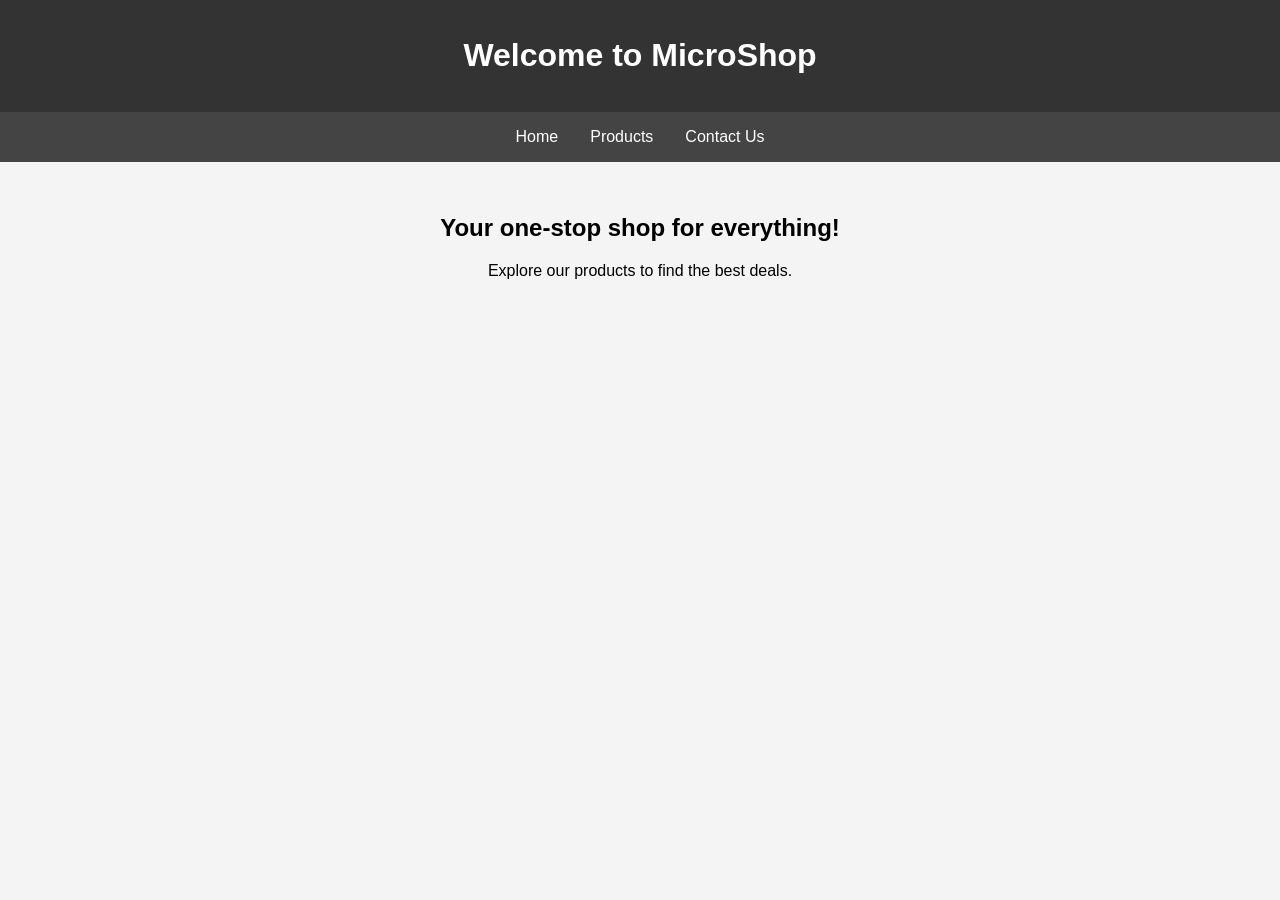
==== src/index.html @ b30d7c3e "Initial commit for DevOps e-commerce microproject" ====
<!DOCTYPE html>
<html lang="en">
<head>
    <meta charset="UTF-8">
    <meta name="viewport" content="width=device-width, initial-scale=1.0">
    <title>E-Commerce Home</title>
    <style>
        body { font-family: Arial, sans-serif; margin: 0; padding: 0; background-color: #f4f4f4; }
        header { background-color: #333; color: white; padding: 1rem; text-align: center; }
        nav { display: flex; justify-content: center; background-color: #444; }
        nav a { color: white; padding: 1rem; text-decoration: none; }
        nav a:hover { background-color: #555; }
        .container { padding: 2rem; text-align: center; }
    </style>
</head>
<body>
    <header>
        <h1>Welcome to MicroShop</h1>
    </header>
    <nav>
        <a href="index.html">Home</a>
        <a href="products.html">Products</a>
        <a href="contact.html">Contact Us</a>
    </nav>
    <div class="container">
        <h2>Your one-stop shop for everything!</h2>
        <p>Explore our products to find the best deals.</p>
    </div>
</body>
</html>
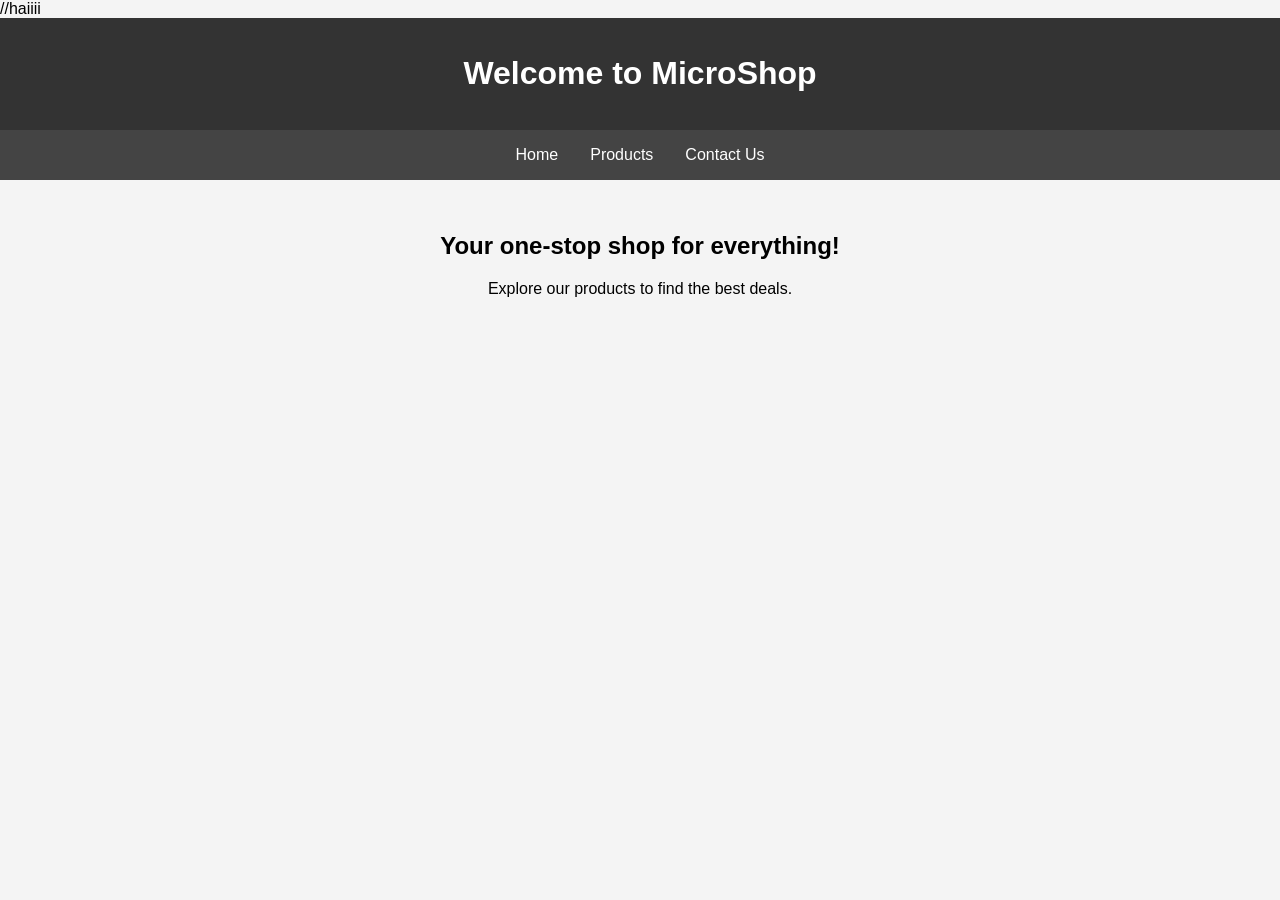
==== commit 8e689282: "Updated homepage heading for dev testing" ====
--- a/src/index.html
+++ b/src/index.html
@@ -1,3 +1,4 @@
+//haiiii
 <!DOCTYPE html>
 <html lang="en">
 <head>
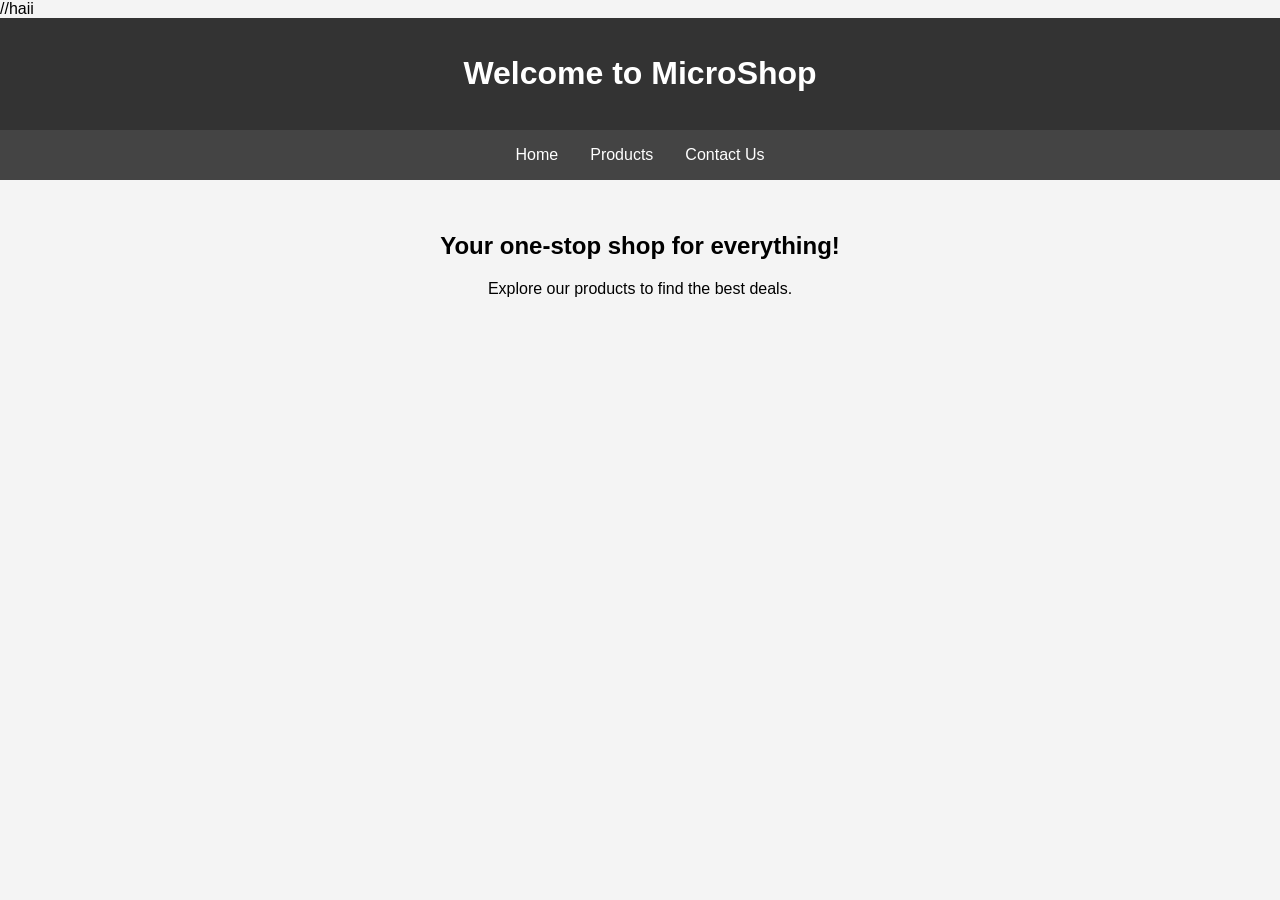
==== commit 6284b4d0: "Updated homepage heading for dev testing" ====
--- a/src/index.html
+++ b/src/index.html
@@ -1,4 +1,4 @@
-//haiiii
+//haii
 <!DOCTYPE html>
 <html lang="en">
 <head>
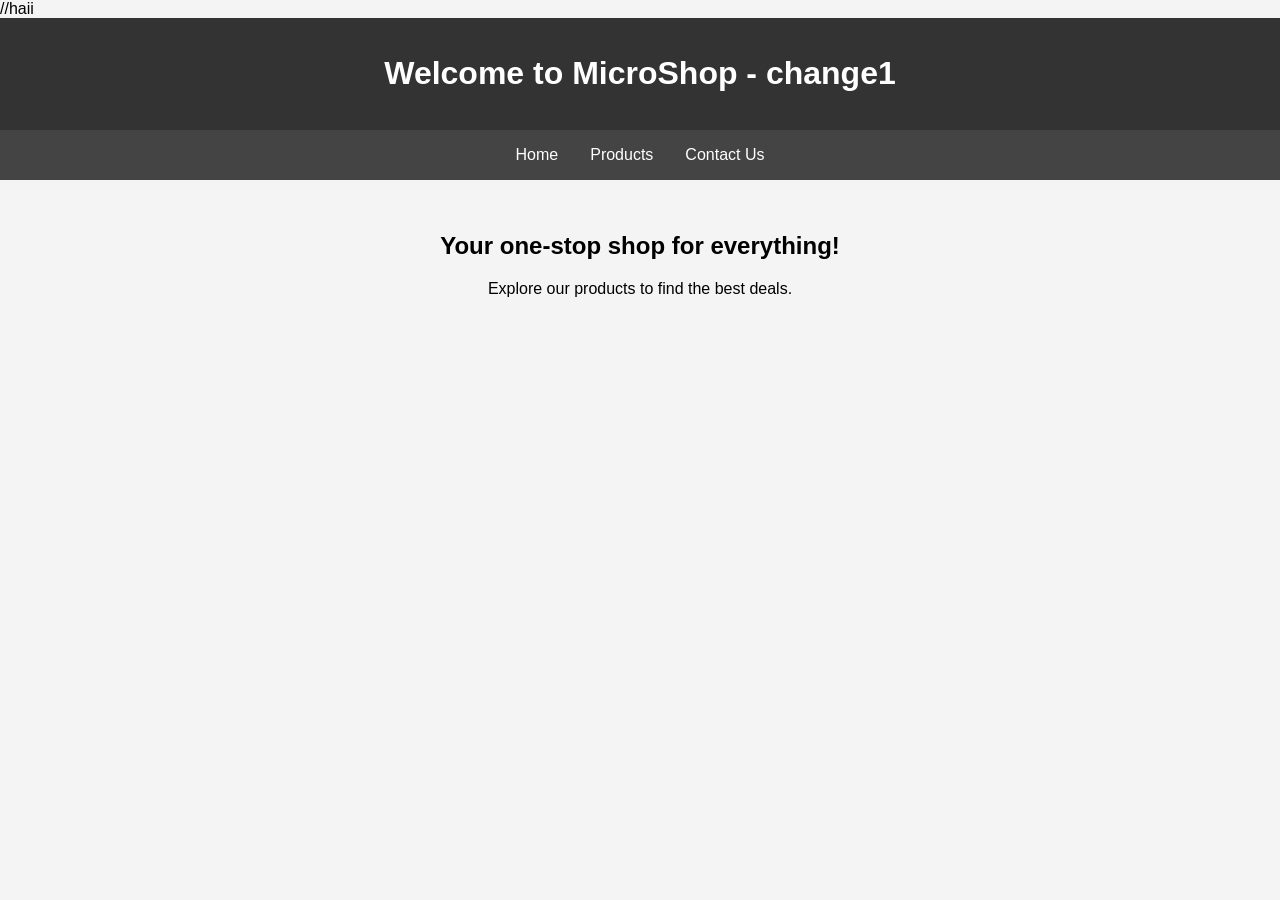
==== commit 8acd6513: "Updated development title" ====
--- a/src/index.html
+++ b/src/index.html
@@ -16,7 +16,7 @@
 </head>
 <body>
     <header>
-        <h1>Welcome to MicroShop</h1>
+        <h1>Welcome to MicroShop - change1</h1>
     </header>
     <nav>
         <a href="index.html">Home</a>
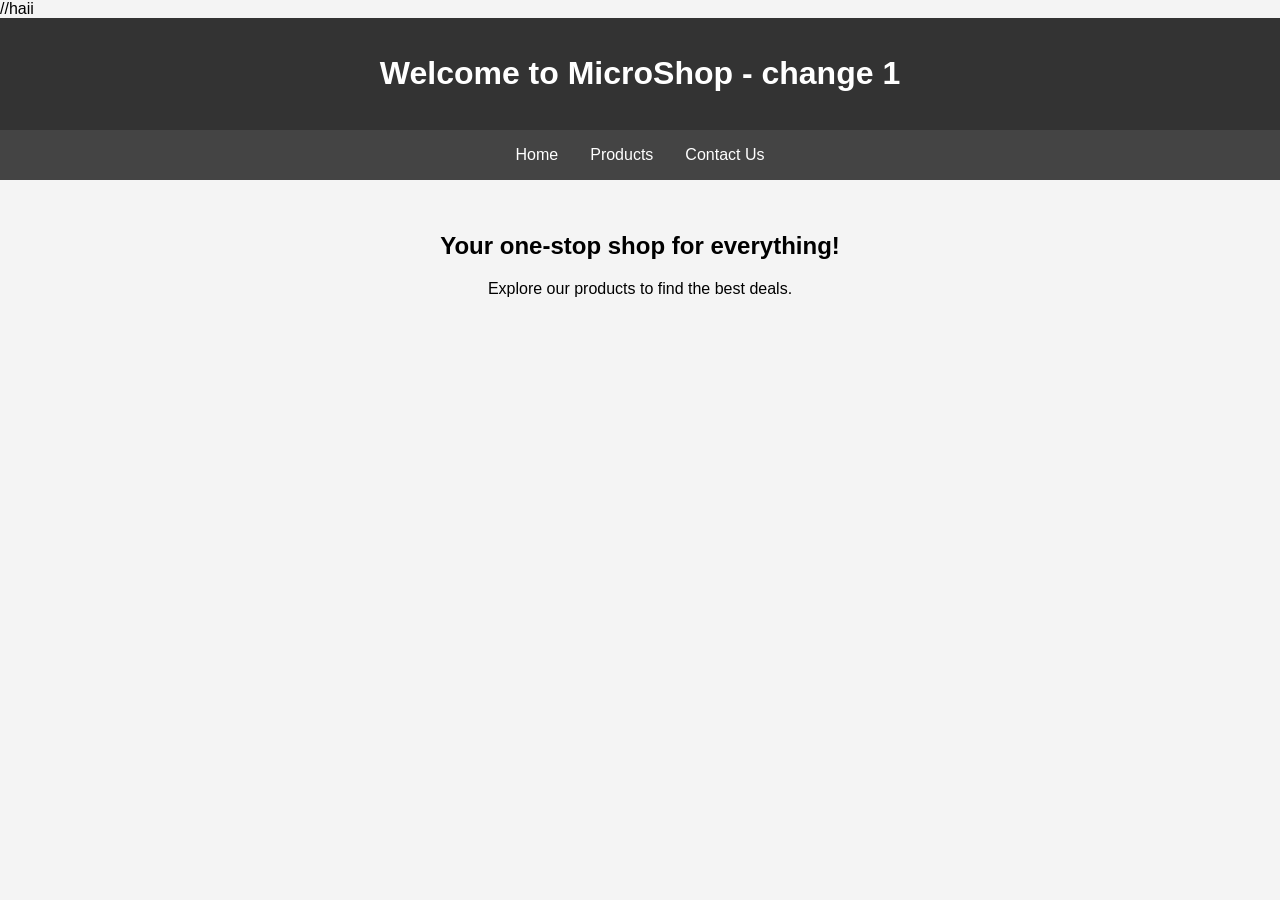
==== commit 617bf4a7: "Save local changes" ====
--- a/src/index.html
+++ b/src/index.html
@@ -16,7 +16,7 @@
 </head>
 <body>
     <header>
-        <h1>Welcome to MicroShop - change1</h1>
+        <h1>Welcome to MicroShop - change 1</h1>
     </header>
     <nav>
         <a href="index.html">Home</a>
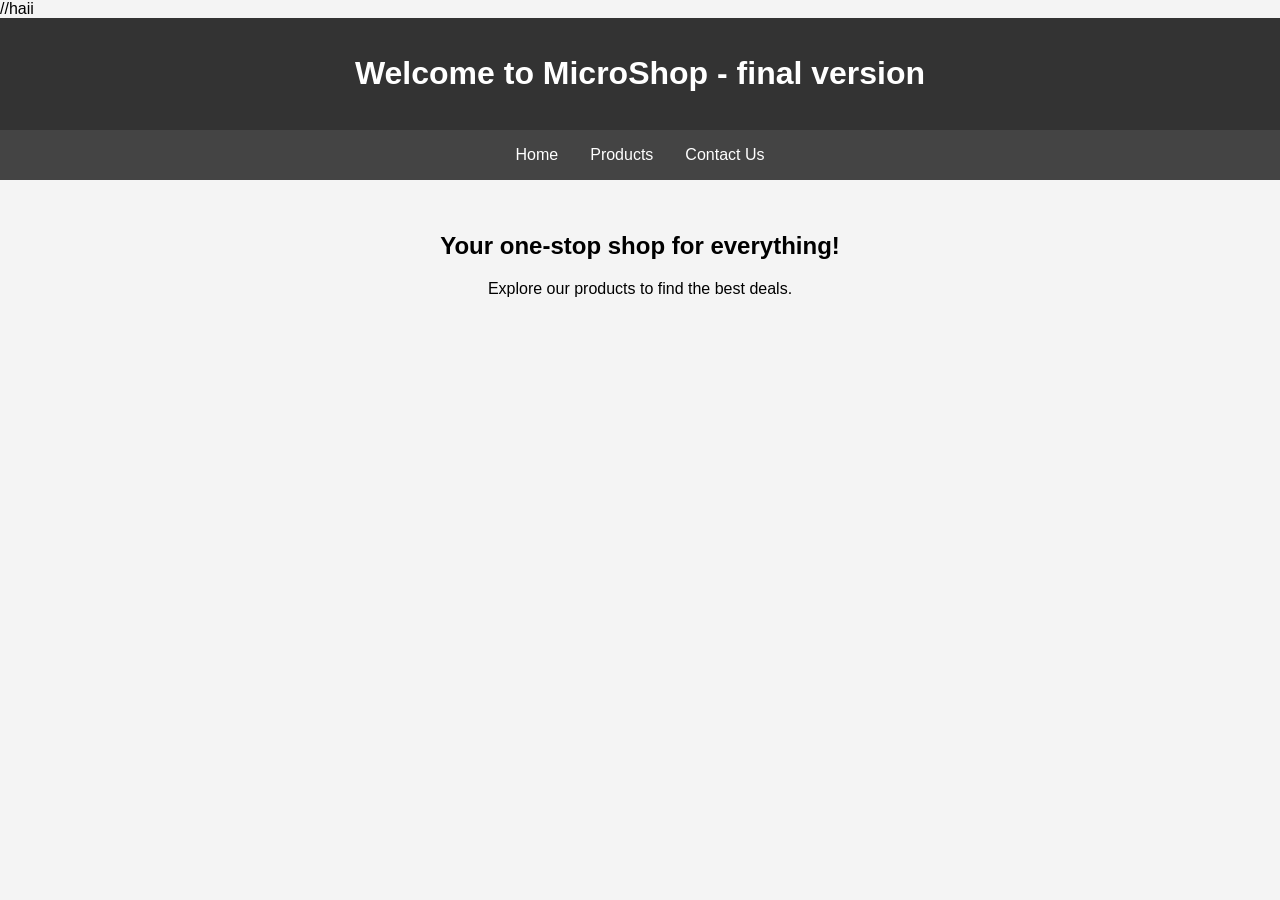
==== commit 42843f20: "Final development version" ====
--- a/src/index.html
+++ b/src/index.html
@@ -16,7 +16,8 @@
 </head>
 <body>
     <header>
-        <h1>Welcome to MicroShop - change 1</h1>
+        
+        <h1>Welcome to MicroShop - final version</h1>
     </header>
     <nav>
         <a href="index.html">Home</a>
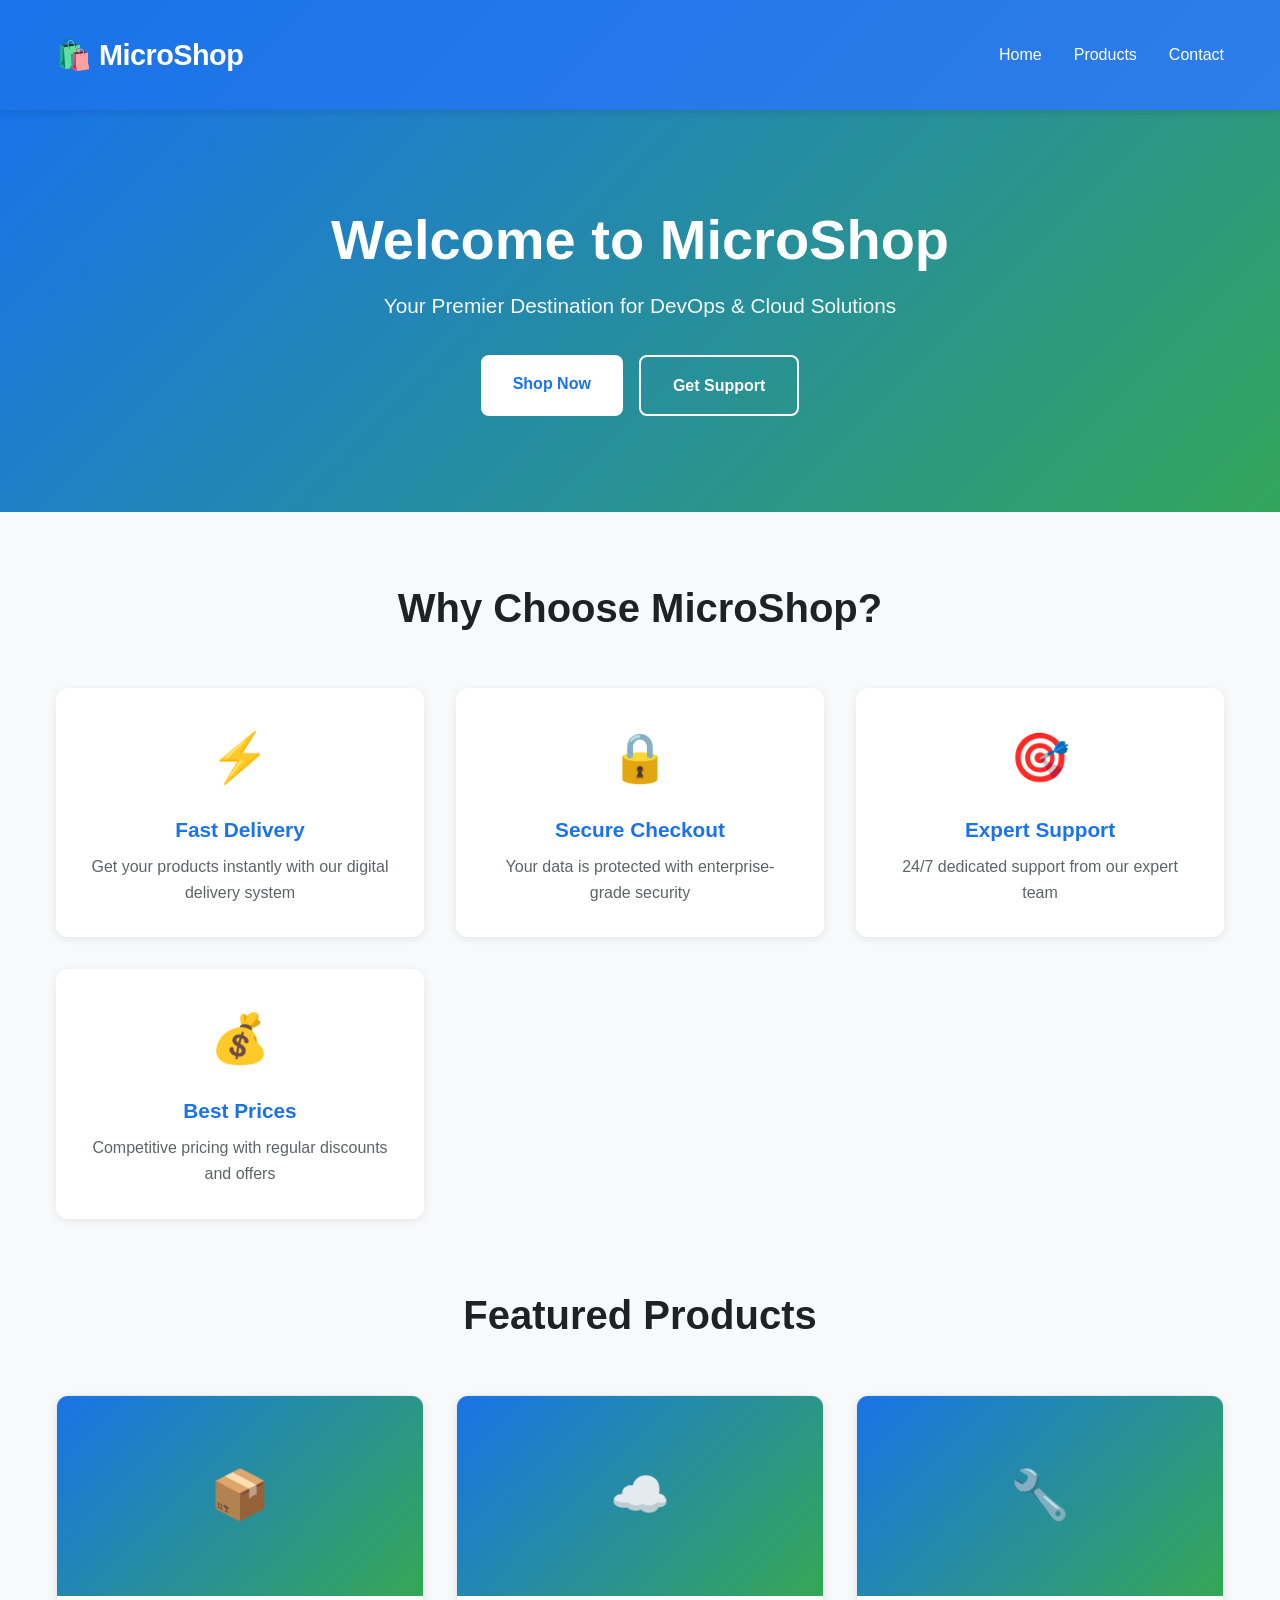
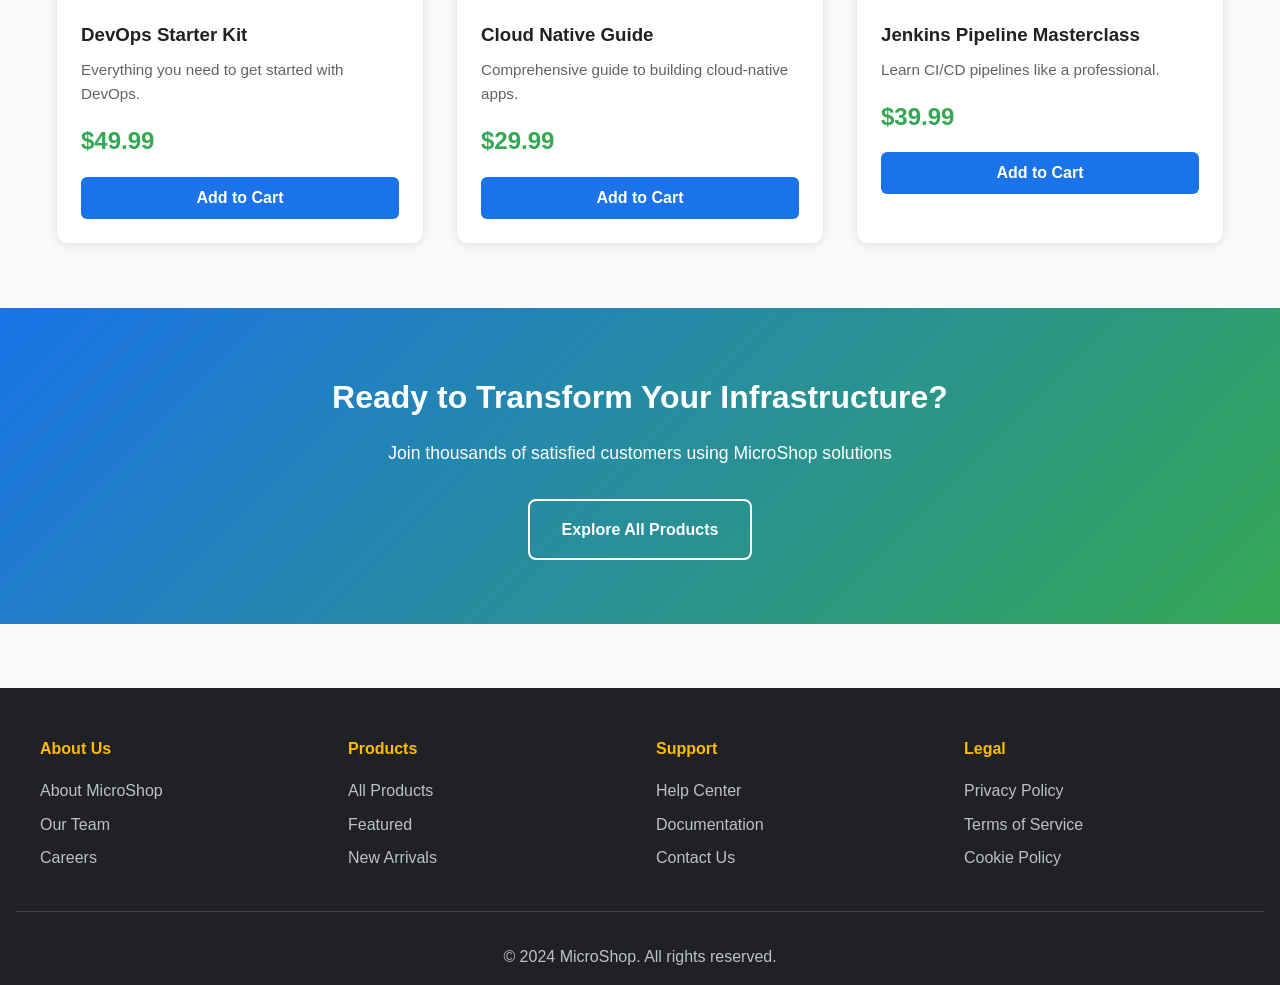
==== commit 2eb08657: "feat: redesign ecommerce UI with modern elegant design - home, products, contact pages" ====
--- a/src/index.html
+++ b/src/index.html
@@ -1,32 +1,521 @@
-//haii
 <!DOCTYPE html>
 <html lang="en">
 <head>
     <meta charset="UTF-8">
     <meta name="viewport" content="width=device-width, initial-scale=1.0">
-    <title>E-Commerce Home</title>
+    <title>MicroShop - Premium DevOps & Cloud Solutions</title>
     <style>
-        body { font-family: Arial, sans-serif; margin: 0; padding: 0; background-color: #f4f4f4; }
-        header { background-color: #333; color: white; padding: 1rem; text-align: center; }
-        nav { display: flex; justify-content: center; background-color: #444; }
-        nav a { color: white; padding: 1rem; text-decoration: none; }
-        nav a:hover { background-color: #555; }
-        .container { padding: 2rem; text-align: center; }
+        * {
+            margin: 0;
+            padding: 0;
+            box-sizing: border-box;
+        }
+
+        :root {
+            --primary-color: #1a73e8;
+            --secondary-color: #34a853;
+            --accent-color: #fbbc04;
+            --dark-bg: #202124;
+            --light-bg: #f8f9fa;
+            --text-primary: #202124;
+            --text-secondary: #5f6368;
+            --border-color: #e8eaed;
+        }
+
+        body {
+            font-family: 'Segoe UI', Tahoma, Geneva, Verdana, sans-serif;
+            background-color: var(--light-bg);
+            color: var(--text-primary);
+            line-height: 1.6;
+        }
+
+        /* Header & Navigation */
+        header {
+            background: linear-gradient(135deg, var(--primary-color) 0%, #2e7de9 100%);
+            color: white;
+            padding: 1rem 0;
+            position: sticky;
+            top: 0;
+            z-index: 100;
+            box-shadow: 0 2px 8px rgba(0, 0, 0, 0.1);
+        }
+
+        .header-content {
+            max-width: 1200px;
+            margin: 0 auto;
+            padding: 1rem;
+            display: flex;
+            justify-content: space-between;
+            align-items: center;
+        }
+
+        .logo {
+            font-size: 1.8rem;
+            font-weight: 700;
+            letter-spacing: -0.5px;
+        }
+
+        nav {
+            display: flex;
+            gap: 2rem;
+        }
+
+        nav a {
+            color: white;
+            text-decoration: none;
+            font-weight: 500;
+            transition: opacity 0.3s ease;
+            position: relative;
+        }
+
+        nav a:hover {
+            opacity: 0.8;
+        }
+
+        nav a::after {
+            content: '';
+            position: absolute;
+            bottom: -5px;
+            left: 0;
+            width: 0;
+            height: 2px;
+            background-color: var(--accent-color);
+            transition: width 0.3s ease;
+        }
+
+        nav a:hover::after {
+            width: 100%;
+        }
+
+        /* Hero Section */
+        .hero {
+            background: linear-gradient(135deg, rgba(26, 115, 232, 0.95) 0%, rgba(52, 168, 83, 0.95) 100%),
+                        url('data:image/svg+xml,<svg xmlns="http://www.w3.org/2000/svg" viewBox="0 0 1200 600"><defs><pattern id="grid" width="40" height="40" patternUnits="userSpaceOnUse"><path d="M 40 0 L 0 0 0 40" fill="none" stroke="white" stroke-width="0.5" opacity="0.1"/></pattern></defs><rect width="1200" height="600" fill="%231a73e8"/><rect width="1200" height="600" fill="url(%23grid)"/></svg>');
+            background-size: cover;
+            background-position: center;
+            color: white;
+            padding: 6rem 1rem;
+            text-align: center;
+            animation: fadeInDown 0.8s ease;
+        }
+
+        .hero-content {
+            max-width: 800px;
+            margin: 0 auto;
+        }
+
+        .hero h1 {
+            font-size: 3.5rem;
+            font-weight: 700;
+            margin-bottom: 1rem;
+            line-height: 1.2;
+        }
+
+        .hero p {
+            font-size: 1.3rem;
+            margin-bottom: 2rem;
+            opacity: 0.95;
+        }
+
+        .cta-buttons {
+            display: flex;
+            gap: 1rem;
+            justify-content: center;
+            flex-wrap: wrap;
+        }
+
+        .btn {
+            padding: 1rem 2rem;
+            border: none;
+            border-radius: 8px;
+            font-size: 1rem;
+            font-weight: 600;
+            cursor: pointer;
+            text-decoration: none;
+            transition: all 0.3s ease;
+            display: inline-block;
+        }
+
+        .btn-primary {
+            background-color: white;
+            color: var(--primary-color);
+        }
+
+        .btn-primary:hover {
+            transform: translateY(-2px);
+            box-shadow: 0 8px 16px rgba(0, 0, 0, 0.2);
+        }
+
+        .btn-secondary {
+            background-color: transparent;
+            color: white;
+            border: 2px solid white;
+        }
+
+        .btn-secondary:hover {
+            background-color: white;
+            color: var(--primary-color);
+            transform: translateY(-2px);
+        }
+
+        /* Features Section */
+        .features {
+            max-width: 1200px;
+            margin: 4rem auto;
+            padding: 0 1rem;
+        }
+
+        .section-title {
+            text-align: center;
+            font-size: 2.5rem;
+            margin-bottom: 3rem;
+            color: var(--text-primary);
+            font-weight: 700;
+        }
+
+        .features-grid {
+            display: grid;
+            grid-template-columns: repeat(auto-fit, minmax(280px, 1fr));
+            gap: 2rem;
+        }
+
+        .feature-card {
+            background: white;
+            padding: 2rem;
+            border-radius: 12px;
+            text-align: center;
+            box-shadow: 0 2px 8px rgba(0, 0, 0, 0.08);
+            transition: all 0.3s ease;
+        }
+
+        .feature-card:hover {
+            transform: translateY(-8px);
+            box-shadow: 0 12px 24px rgba(0, 0, 0, 0.15);
+        }
+
+        .feature-icon {
+            font-size: 3rem;
+            margin-bottom: 1rem;
+        }
+
+        .feature-card h3 {
+            font-size: 1.3rem;
+            margin-bottom: 0.5rem;
+            color: var(--primary-color);
+        }
+
+        .feature-card p {
+            color: var(--text-secondary);
+            line-height: 1.6;
+        }
+
+        /* Products Preview */
+        .products-preview {
+            max-width: 1200px;
+            margin: 4rem auto;
+            padding: 0 1rem;
+        }
+
+        .products-grid {
+            display: grid;
+            grid-template-columns: repeat(auto-fit, minmax(250px, 1fr));
+            gap: 2rem;
+            margin-top: 2rem;
+        }
+
+        .product-card {
+            background: white;
+            border-radius: 12px;
+            overflow: hidden;
+            box-shadow: 0 2px 8px rgba(0, 0, 0, 0.08);
+            transition: all 0.3s ease;
+            border: 1px solid var(--border-color);
+        }
+
+        .product-card:hover {
+            transform: translateY(-8px);
+            box-shadow: 0 12px 24px rgba(0, 0, 0, 0.15);
+        }
+
+        .product-image {
+            width: 100%;
+            height: 200px;
+            background: linear-gradient(135deg, var(--primary-color), var(--secondary-color));
+            display: flex;
+            align-items: center;
+            justify-content: center;
+            font-size: 3rem;
+            color: white;
+        }
+
+        .product-info {
+            padding: 1.5rem;
+        }
+
+        .product-info h3 {
+            color: var(--text-primary);
+            margin-bottom: 0.5rem;
+        }
+
+        .product-info p {
+            color: var(--text-secondary);
+            font-size: 0.95rem;
+            margin-bottom: 1rem;
+        }
+
+        .product-price {
+            font-size: 1.5rem;
+            color: var(--secondary-color);
+            font-weight: 700;
+            margin-bottom: 1rem;
+        }
+
+        .product-card .btn {
+            width: 100%;
+            padding: 0.75rem;
+            background: var(--primary-color);
+            color: white;
+            border-radius: 6px;
+        }
+
+        .product-card .btn:hover {
+            background: #1557b0;
+        }
+
+        /* Call to Action */
+        .cta-section {
+            background: linear-gradient(135deg, var(--primary-color), var(--secondary-color));
+            color: white;
+            padding: 4rem 1rem;
+            text-align: center;
+            margin: 4rem 0;
+        }
+
+        .cta-section h2 {
+            font-size: 2rem;
+            margin-bottom: 1rem;
+        }
+
+        .cta-section p {
+            font-size: 1.1rem;
+            margin-bottom: 2rem;
+        }
+
+        /* Footer */
+        footer {
+            background-color: var(--dark-bg);
+            color: white;
+            padding: 3rem 1rem 1rem;
+        }
+
+        .footer-content {
+            max-width: 1200px;
+            margin: 0 auto;
+            display: grid;
+            grid-template-columns: repeat(auto-fit, minmax(200px, 1fr));
+            gap: 2rem;
+            margin-bottom: 2rem;
+        }
+
+        .footer-section h4 {
+            margin-bottom: 1rem;
+            color: var(--accent-color);
+        }
+
+        .footer-section ul {
+            list-style: none;
+        }
+
+        .footer-section a {
+            color: #bdc1c6;
+            text-decoration: none;
+            display: block;
+            margin-bottom: 0.5rem;
+            transition: color 0.3s ease;
+        }
+
+        .footer-section a:hover {
+            color: white;
+        }
+
+        .footer-bottom {
+            text-align: center;
+            padding-top: 2rem;
+            border-top: 1px solid #424242;
+            color: #bdc1c6;
+        }
+
+        /* Animations */
+        @keyframes fadeInDown {
+            from {
+                opacity: 0;
+                transform: translateY(-30px);
+            }
+            to {
+                opacity: 1;
+                transform: translateY(0);
+            }
+        }
+
+        /* Responsive */
+        @media (max-width: 768px) {
+            .header-content {
+                flex-direction: column;
+                gap: 1rem;
+            }
+
+            nav {
+                gap: 1rem;
+            }
+
+            .hero h1 {
+                font-size: 2rem;
+            }
+
+            .hero p {
+                font-size: 1rem;
+            }
+
+            .section-title {
+                font-size: 1.8rem;
+            }
+
+            .cta-buttons {
+                flex-direction: column;
+            }
+
+            .btn {
+                width: 100%;
+            }
+        }
     </style>
 </head>
 <body>
     <header>
-        
-        <h1>Welcome to MicroShop - final version</h1>
+        <div class="header-content">
+            <div class="logo">🛍️ MicroShop</div>
+            <nav>
+                <a href="index.html">Home</a>
+                <a href="products.html">Products</a>
+                <a href="contact.html">Contact</a>
+            </nav>
+        </div>
     </header>
-    <nav>
-        <a href="index.html">Home</a>
-        <a href="products.html">Products</a>
-        <a href="contact.html">Contact Us</a>
-    </nav>
-    <div class="container">
-        <h2>Your one-stop shop for everything!</h2>
-        <p>Explore our products to find the best deals.</p>
-    </div>
+
+    <section class="hero">
+        <div class="hero-content">
+            <h1>Welcome to MicroShop</h1>
+            <p>Your Premier Destination for DevOps & Cloud Solutions</p>
+            <div class="cta-buttons">
+                <a href="products.html" class="btn btn-primary">Shop Now</a>
+                <a href="contact.html" class="btn btn-secondary">Get Support</a>
+            </div>
+        </div>
+    </section>
+
+    <section class="features">
+        <h2 class="section-title">Why Choose MicroShop?</h2>
+        <div class="features-grid">
+            <div class="feature-card">
+                <div class="feature-icon">⚡</div>
+                <h3>Fast Delivery</h3>
+                <p>Get your products instantly with our digital delivery system</p>
+            </div>
+            <div class="feature-card">
+                <div class="feature-icon">🔒</div>
+                <h3>Secure Checkout</h3>
+                <p>Your data is protected with enterprise-grade security</p>
+            </div>
+            <div class="feature-card">
+                <div class="feature-icon">🎯</div>
+                <h3>Expert Support</h3>
+                <p>24/7 dedicated support from our expert team</p>
+            </div>
+            <div class="feature-card">
+                <div class="feature-icon">💰</div>
+                <h3>Best Prices</h3>
+                <p>Competitive pricing with regular discounts and offers</p>
+            </div>
+        </div>
+    </section>
+
+    <section class="products-preview">
+        <h2 class="section-title">Featured Products</h2>
+        <div class="products-grid">
+            <div class="product-card">
+                <div class="product-image">📦</div>
+                <div class="product-info">
+                    <h3>DevOps Starter Kit</h3>
+                    <p>Everything you need to get started with DevOps.</p>
+                    <div class="product-price">$49.99</div>
+                    <button class="btn">Add to Cart</button>
+                </div>
+            </div>
+            <div class="product-card">
+                <div class="product-image">☁️</div>
+                <div class="product-info">
+                    <h3>Cloud Native Guide</h3>
+                    <p>Comprehensive guide to building cloud-native apps.</p>
+                    <div class="product-price">$29.99</div>
+                    <button class="btn">Add to Cart</button>
+                </div>
+            </div>
+            <div class="product-card">
+                <div class="product-image">🔧</div>
+                <div class="product-info">
+                    <h3>Jenkins Pipeline Masterclass</h3>
+                    <p>Learn CI/CD pipelines like a professional.</p>
+                    <div class="product-price">$39.99</div>
+                    <button class="btn">Add to Cart</button>
+                </div>
+            </div>
+        </div>
+    </section>
+
+    <section class="cta-section">
+        <h2>Ready to Transform Your Infrastructure?</h2>
+        <p>Join thousands of satisfied customers using MicroShop solutions</p>
+        <a href="products.html" class="btn btn-secondary">Explore All Products</a>
+    </section>
+
+    <footer>
+        <div class="footer-content">
+            <div class="footer-section">
+                <h4>About Us</h4>
+                <ul>
+                    <li><a href="#">About MicroShop</a></li>
+                    <li><a href="#">Our Team</a></li>
+                    <li><a href="#">Careers</a></li>
+                </ul>
+            </div>
+            <div class="footer-section">
+                <h4>Products</h4>
+                <ul>
+                    <li><a href="#">All Products</a></li>
+                    <li><a href="#">Featured</a></li>
+                    <li><a href="#">New Arrivals</a></li>
+                </ul>
+            </div>
+            <div class="footer-section">
+                <h4>Support</h4>
+                <ul>
+                    <li><a href="#">Help Center</a></li>
+                    <li><a href="#">Documentation</a></li>
+                    <li><a href="#">Contact Us</a></li>
+                </ul>
+            </div>
+            <div class="footer-section">
+                <h4>Legal</h4>
+                <ul>
+                    <li><a href="#">Privacy Policy</a></li>
+                    <li><a href="#">Terms of Service</a></li>
+                    <li><a href="#">Cookie Policy</a></li>
+                </ul>
+            </div>
+        </div>
+        <div class="footer-bottom">
+            <p>&copy; 2024 MicroShop. All rights reserved.</p>
+        </div>
+    </footer>
 </body>
 </html>
